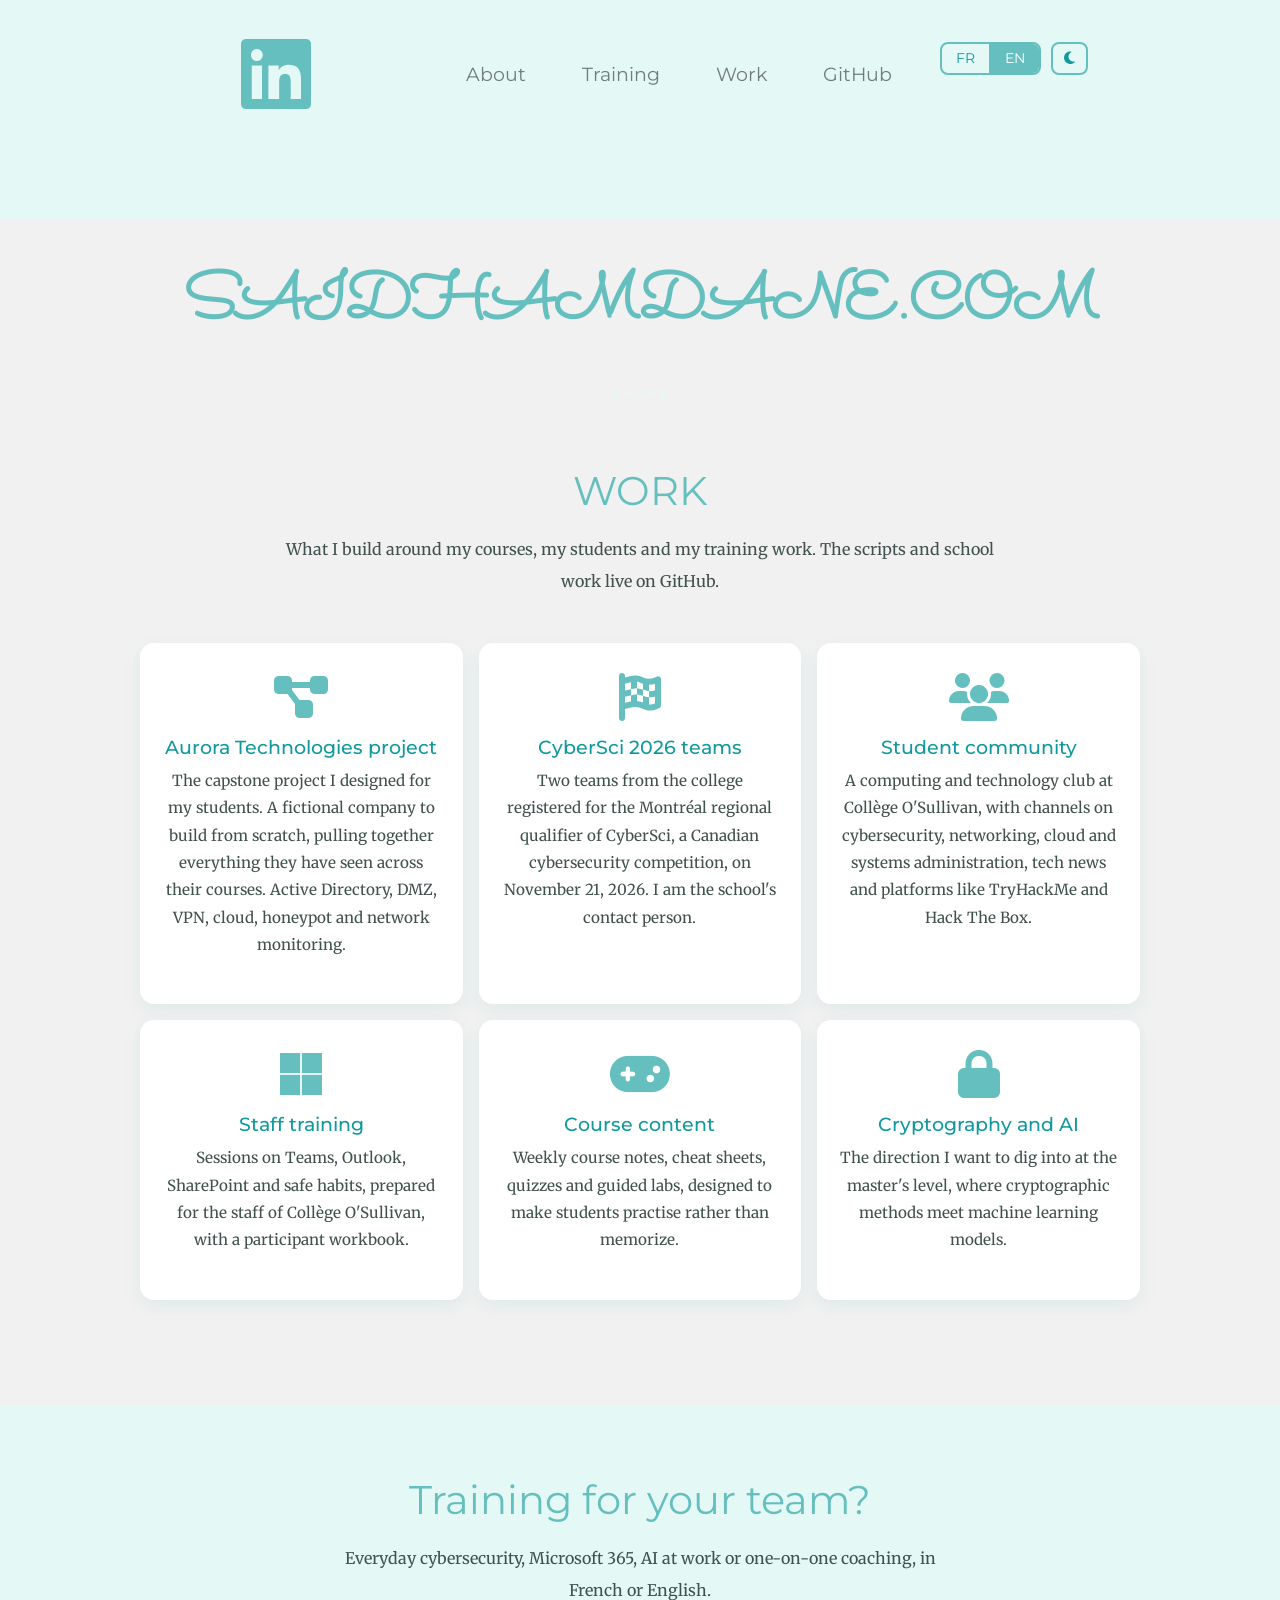
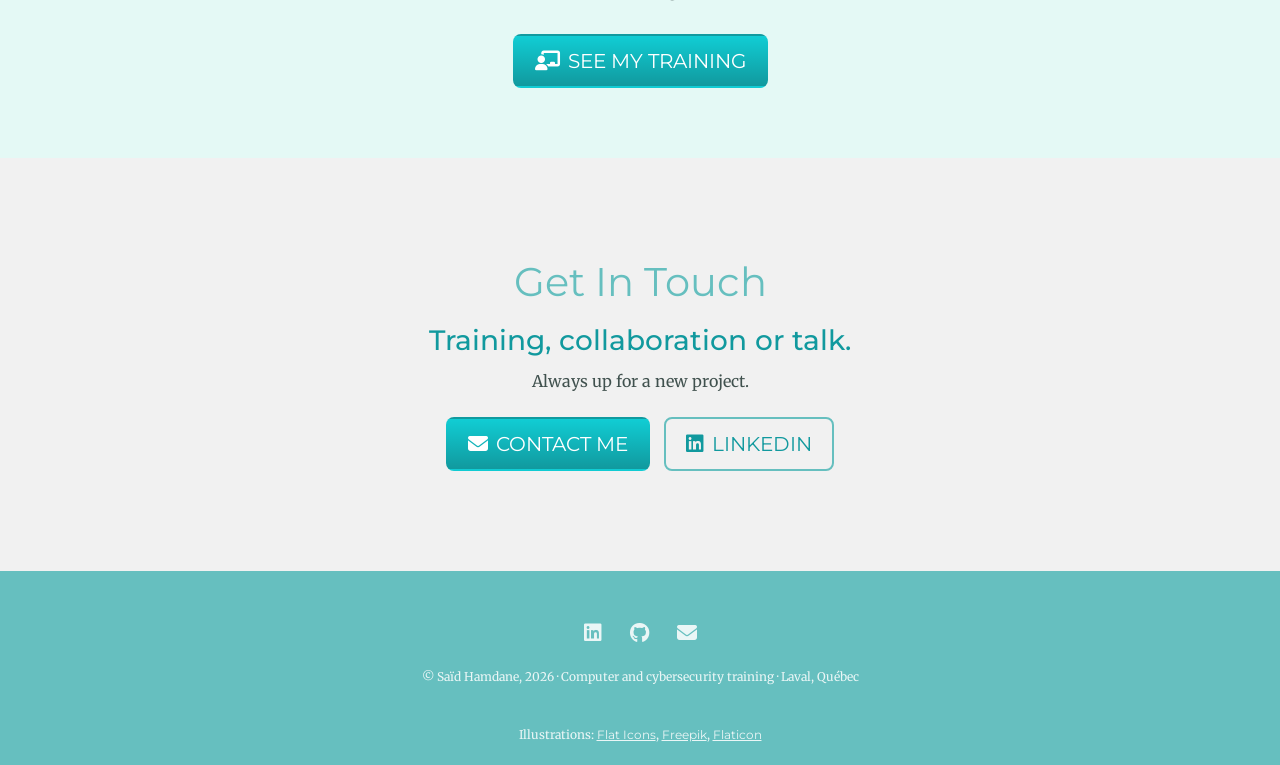
==== html/work.html @ ab1b2a69 "Nouveau site 2026" ====
<!DOCTYPE html>
<html lang="fr" dir="ltr">

<head>

  <meta charset="utf-8">
  <meta name="viewport" content="width=device-width, initial-scale=1, shrink-to-fit=no">

  <title data-fr="Saïd Hamdane | Projets" data-en="Saïd Hamdane | Work">Saïd Hamdane | Projets</title>
  <meta name="description" data-fr="Projets de Saïd Hamdane : projet de session Aurora Technologies, équipes CyberSci, communauté étudiante en cybersécurité, formations Microsoft 365 et contenu de cours." data-en="Work by Saïd Hamdane: the Aurora Technologies capstone, CyberSci teams, a student cybersecurity community, Microsoft 365 training and course content." content="Projets de Saïd Hamdane : projet de session Aurora Technologies, équipes CyberSci, communauté étudiante en cybersécurité, formations Microsoft 365 et contenu de cours.">

  <link rel="canonical" href="https://saidhamdane.com/html/work.html">

  <meta property="og:type" content="website">
  <meta property="og:site_name" content="Saïd Hamdane">
  <meta property="og:title" content="Saïd Hamdane | Projets">
  <meta property="og:description" content="Ce que je construis autour de mes cours, de mes étudiants et de mes formations.">
  <meta property="og:url" content="https://saidhamdane.com/html/work.html">
  <meta property="og:image" content="https://saidhamdane.com/images/og-image.png">
  <meta property="og:image:width" content="1200">
  <meta property="og:image:height" content="627">
  <meta property="og:locale" content="fr_CA">
  <meta name="twitter:card" content="summary_large_image">
  <meta name="theme-color" content="#66BFBF">

  <!-- Google fonts -->

  <link rel="preconnect" href="https://fonts.googleapis.com">
  <link rel="preconnect" href="https://fonts.gstatic.com" crossorigin>
  <link href="https://fonts.googleapis.com/css?family=Merriweather|Montserrat:400,600|Lilita+One|Sacramento&display=swap" rel="stylesheet">

  <!-- CSS Stylesheets -->

  <link rel="stylesheet" href="https://cdn.jsdelivr.net/npm/bootstrap@4.3.1/dist/css/bootstrap.min.css" integrity="sha384-ggOyR0iXCbMQv3Xipma34MD+dH/1fQ784/j6cY/iJTQUOhcWr7x9JvoRxT2MZw1T" crossorigin="anonymous">
  <link rel="stylesheet" href="https://cdnjs.cloudflare.com/ajax/libs/font-awesome/6.5.2/css/all.min.css" crossorigin="anonymous" referrerpolicy="no-referrer">
  <link rel="stylesheet" href="../css/work.css">
  <link rel="icon" href="../images/said.ico">

  <!-- Bootstrap Scripts -->

  <script src="https://code.jquery.com/jquery-3.3.1.slim.min.js" integrity="sha384-q8i/X+965DzO0rT7abK41JStQIAqVgRVzpbzo5smXKp4YfRvH+8abtTE1Pi6jizo" crossorigin="anonymous" defer></script>
  <script src="https://cdnjs.cloudflare.com/ajax/libs/popper.js/1.14.7/umd/popper.min.js" integrity="sha384-UO2eT0CpHqdSJQ6hJty5KVphtPhzWj9WO1clHTMGa3JDZwrnQq4sF86dIHNDz0W1" crossorigin="anonymous" defer></script>
  <script src="https://cdn.jsdelivr.net/npm/bootstrap@4.3.1/dist/js/bootstrap.min.js" integrity="sha384-JjSmVgyd0p3pXB1rRibZUAYoIIy6OrQ6VrjIEaFf/nJGzIxFDsf4x0xIM+B07jRM" crossorigin="anonymous" defer></script>

</head>

<body>

  <section id="title">

    <div class="container-fluid">

      <!-- Nav Bar -->

      <nav class="navbar navbar-expand-lg navbar-light">

        <a class="navbar-brand" href="https://www.linkedin.com/in/said-hamdane" aria-label="LinkedIn">
          <i class="linkedin fab fa-linkedin fa-4x"></i>
        </a>

        <button class="navbar-toggler" type="button" data-toggle="collapse" data-target="#navbarSupportedContent" aria-controls="navbarSupportedContent" aria-expanded="false" aria-label="Menu">
          <span class="navbar-toggler-icon"></span>
        </button>

        <div class="collapse navbar-collapse" id="navbarSupportedContent">
          <ul class="navbar-nav ml-auto">

            <li class="nav-item">
              <a class="nav-link" href="../index.html" data-fr="À propos" data-en="About">À propos</a>
            </li>

            <li class="nav-item">
              <a class="nav-link" href="../index.html#formations" data-fr="Formations" data-en="Training">Formations</a>
            </li>

            <li class="nav-item">
              <a class="nav-link" href="work.html" aria-current="page" data-fr="Projets" data-en="Work">Projets</a>
            </li>

            <li class="nav-item">
              <a class="nav-link" href="https://github.com/Overclock9gh">GitHub</a>
            </li>

            <li class="nav-item">
              <span class="switches">
                <span class="lang-switch">
                  <button type="button" class="lang-btn" data-lang="fr" aria-pressed="true">FR</button>
                  <button type="button" class="lang-btn" data-lang="en" aria-pressed="false">EN</button>
                </span>
                <button type="button" class="theme-btn" aria-pressed="false" aria-label="Passer au mode sombre" title="Mode sombre"><i class="fas fa-moon"></i></button>
              </span>
            </li>

          </ul>
        </div>

      </nav>

    </div>

  </section>

  <div class="main">

    <h1>SAIDHAMDANE.COM</h1>
    <hr>

    <h2 data-fr="PROJETS" data-en="WORK">PROJETS</h2>
    <p class="lead-text" data-fr="Ce que je construis autour de mes cours, de mes étudiants et de mes formations. Les scripts et les travaux d'école sont sur GitHub." data-en="What I build around my courses, my students and my training work. The scripts and school work live on GitHub.">Ce que je construis autour de mes cours, de mes étudiants et de mes formations. Les scripts et les travaux d'école sont sur GitHub.</p>

    <div class="row row-projects">

      <div class="column">
        <div class="content project-card" data-reveal>
          <i class="project-icon fas fa-diagram-project fa-3x"></i>
          <h3 data-fr="Projet Aurora Technologies" data-en="Aurora Technologies project">Projet Aurora Technologies</h3>
          <p data-fr="Le projet final que j'ai conçu pour mes étudiants. Une entreprise fictive à bâtir de zéro, qui fait converger tout ce qu'ils ont vu dans leurs cours. Active Directory, DMZ, VPN, infonuagique, pot de miel et surveillance du réseau." data-en="The capstone project I designed for my students. A fictional company to build from scratch, pulling together everything they have seen across their courses. Active Directory, DMZ, VPN, cloud, honeypot and network monitoring.">Le projet final que j'ai conçu pour mes étudiants. Une entreprise fictive à bâtir de zéro, qui fait converger tout ce qu'ils ont vu dans leurs cours. Active Directory, DMZ, VPN, infonuagique, pot de miel et surveillance du réseau.</p>
        </div>
      </div>

      <div class="column">
        <div class="content project-card" data-reveal>
          <i class="project-icon fas fa-flag-checkered fa-3x"></i>
          <h3 data-fr="Équipes CyberSci 2026" data-en="CyberSci 2026 teams">Équipes CyberSci 2026</h3>
          <p data-fr="Deux équipes du collège inscrites à la qualification régionale de Montréal de CyberSci, une compétition canadienne de cybersécurité, le 21 novembre 2026. J'en suis la personne-ressource." data-en="Two teams from the college registered for the Montréal regional qualifier of CyberSci, a Canadian cybersecurity competition, on November 21, 2026. I am the school's contact person.">Deux équipes du collège inscrites à la qualification régionale de Montréal de CyberSci, une compétition canadienne de cybersécurité, le 21 novembre 2026. J'en suis la personne-ressource.</p>
        </div>
      </div>

      <div class="column">
        <div class="content project-card" data-reveal>
          <i class="project-icon fas fa-users fa-3x"></i>
          <h3 data-fr="Communauté étudiante" data-en="Student community">Communauté étudiante</h3>
          <p data-fr="Un club informatique et technologie au Collège O'Sullivan, avec des canaux en cybersécurité, réseautique, infonuagique et administration des systèmes, de la veille et des plateformes comme TryHackMe et Hack The Box." data-en="A computing and technology club at Collège O'Sullivan, with channels on cybersecurity, networking, cloud and systems administration, tech news and platforms like TryHackMe and Hack The Box.">Un club informatique et technologie au Collège O'Sullivan, avec des canaux en cybersécurité, réseautique, infonuagique et administration des systèmes, de la veille et des plateformes comme TryHackMe et Hack The Box.</p>
        </div>
      </div>

      <div class="column">
        <div class="content project-card" data-reveal>
          <i class="project-icon fab fa-microsoft fa-3x"></i>
          <h3 data-fr="Formations au personnel" data-en="Staff training">Formations au personnel</h3>
          <p data-fr="Des séances sur Teams, Outlook, SharePoint et les comportements sécuritaires, préparées pour le personnel du Collège O'Sullivan, avec un cahier du participant." data-en="Sessions on Teams, Outlook, SharePoint and safe habits, prepared for the staff of Collège O'Sullivan, with a participant workbook.">Des séances sur Teams, Outlook, SharePoint et les comportements sécuritaires, préparées pour le personnel du Collège O'Sullivan, avec un cahier du participant.</p>
        </div>
      </div>

      <div class="column">
        <div class="content project-card" data-reveal>
          <i class="project-icon fas fa-gamepad fa-3x"></i>
          <h3 data-fr="Contenu de cours" data-en="Course content">Contenu de cours</h3>
          <p data-fr="Notes de cours hebdomadaires, aide-mémoire, quiz et laboratoires guidés, pensés pour faire pratiquer plutôt que pour faire mémoriser." data-en="Weekly course notes, cheat sheets, quizzes and guided labs, designed to make students practise rather than memorize.">Notes de cours hebdomadaires, aide-mémoire, quiz et laboratoires guidés, pensés pour faire pratiquer plutôt que pour faire mémoriser.</p>
        </div>
      </div>

      <div class="column">
        <div class="content project-card" data-reveal>
          <i class="project-icon fas fa-lock fa-3x"></i>
          <h3 data-fr="Cryptographie et IA" data-en="Cryptography and AI">Cryptographie et IA</h3>
          <p data-fr="L'axe que je veux creuser à la maîtrise, à la rencontre des méthodes cryptographiques et des modèles d'apprentissage automatique." data-en="The direction I want to dig into at the master's level, where cryptographic methods meet machine learning models.">L'axe que je veux creuser à la maîtrise, à la rencontre des méthodes cryptographiques et des modèles d'apprentissage automatique.</p>
        </div>
      </div>

    </div>

    <!-- END MAIN -->
  </div>

  <!-- Formations -->

  <div class="cta-band" data-reveal>
    <h2 data-fr="Une formation pour votre équipe ?" data-en="Training for your team?">Une formation pour votre équipe ?</h2>
    <p data-fr="Cybersécurité au quotidien, Microsoft 365, l'IA au travail ou coaching individuel, en français ou en anglais." data-en="Everyday cybersecurity, Microsoft 365, AI at work or one-on-one coaching, in French or English.">Cybersécurité au quotidien, Microsoft 365, l'IA au travail ou coaching individuel, en français ou en anglais.</p>
    <a class="btn" href="../index.html#formations"><i class="fas fa-chalkboard-user"></i> <span data-fr="VOIR MES FORMATIONS" data-en="SEE MY TRAINING">VOIR MES FORMATIONS</span></a>
  </div>

  <!-- Contact -->

  <div class="contact-me" id="contact" data-reveal>
    <h2 data-fr="On se parle" data-en="Get In Touch">On se parle</h2>
    <h3 data-fr="Formation, collaboration ou conférence." data-en="Training, collaboration or talk.">Formation, collaboration ou conférence.</h3>
    <p data-fr="Toujours partant pour un nouveau projet." data-en="Always up for a new project.">Toujours partant pour un nouveau projet.</p>
    <div class="contact-actions">
      <a class="btn" href="mailto:said@saidhamdane.com"><i class="fas fa-envelope"></i> <span data-fr="ÉCRIVEZ-MOI" data-en="CONTACT ME">ÉCRIVEZ-MOI</span></a>
      <a class="btn btn-ghost" href="https://www.linkedin.com/in/said-hamdane"><i class="fab fa-linkedin"></i> LINKEDIN</a>
    </div>
  </div>

  <!-- Bottom Container -->

  <div class="bottom-container">
    <div class="social">
      <a href="https://www.linkedin.com/in/said-hamdane" aria-label="LinkedIn"><i class="fab fa-linkedin fa-lg"></i></a>
      <a href="https://github.com/Overclock9gh" aria-label="GitHub"><i class="fab fa-github fa-lg"></i></a>
      <a href="mailto:said@saidhamdane.com" aria-label="Courriel"><i class="fas fa-envelope fa-lg"></i></a>
    </div>
    <p class="copyright" data-fr="© Saïd Hamdane, 2026 · Formation informatique et cybersécurité · Laval (Québec)" data-en="© Saïd Hamdane, 2026 · Computer and cybersecurity training · Laval, Québec">© Saïd Hamdane, 2026 · Formation informatique et cybersécurité · Laval (Québec)</p>
    <p class="credits"><span data-fr="Illustrations :" data-en="Illustrations:">Illustrations :</span> <a href="https://flat-icons.com/">Flat Icons</a>, <a href="https://www.freepik.com">Freepik</a>, <a href="https://www.flaticon.com/">Flaticon</a></p>
  </div>

  <script src="../js/site.js"></script>

</body>

</html>
---- css/work.css ----
/* ==========================================================================
   saidhamdane.com — page Projets
   Saïd Hamdane, 2026
   ========================================================================== */

/* ---------- Palette ---------- */

:root {
    --page-bg: #f1f1f1;
    --soft-bg: #E4F9F5;
    --band-text: #ffffff;
    --text: #40514E;
    --primary: #66BFBF;
    --accent: #11999E;
    --accent-hover: #30e3cb;
    --dotted: #EAF6F6;
    --footer-bg: #66BFBF;
    --footer-text: #EAF6F6;
    --btn-from: #11cdd4;
    --btn-to: #11999e;
    --card-bg: #ffffff;
}

@media (prefers-color-scheme: dark) {
    :root:not([data-theme="light"]) {
        --page-bg: #101d1f;
        --soft-bg: #16292b;
        --band-text: #E4F9F5;
        --text: #c6dcda;
        --primary: #66BFBF;
        --accent: #55c6c4;
        --accent-hover: #8ff0e5;
        --dotted: #23423f;
        --footer-bg: #14383a;
        --footer-text: #cfe9e6;
        --btn-from: #14b7bd;
        --btn-to: #0e8085;
        --card-bg: #16292b;
    }
}

:root[data-theme="dark"] {
    --page-bg: #101d1f;
    --soft-bg: #16292b;
    --band-text: #E4F9F5;
    --text: #c6dcda;
    --primary: #66BFBF;
    --accent: #55c6c4;
    --accent-hover: #8ff0e5;
    --dotted: #23423f;
    --footer-bg: #14383a;
    --footer-text: #cfe9e6;
    --btn-from: #14b7bd;
    --btn-to: #0e8085;
    --card-bg: #16292b;
}

/* ---------- Base ---------- */

* {
    box-sizing: border-box;
}

html {
    overflow-x: hidden;
}

body {
    color: var(--text);
    background-color: var(--page-bg);
    margin: 0;
    overflow-x: hidden;
    text-align: center;
    font-family: 'Merriweather', serif;
    transition: background-color .3s ease, color .3s ease;
}

h1 {
    color: var(--primary);
    font-size: clamp(1.5rem, 6.2vw, 4rem);
    margin: 50px auto 0 auto;
    font-family: 'Sacramento', cursive;
    font-weight: bold;
    line-height: 1.1;
}

h2 {
    color: var(--primary);
    font-family: 'Montserrat', sans-serif;
    font-size: 2.5rem;
    font-weight: normal;
    padding-bottom: 10px;
}

h3 {
    color: var(--accent);
    font-family: 'Montserrat', sans-serif;
}

p {
    line-height: 2;
}

hr {
    border: dotted var(--dotted) 6px;
    border-bottom: none;
    width: 4%;
    margin: 100px auto;
}

a {
    color: var(--accent);
    font-family: 'Montserrat', sans-serif;
    margin: 10px 20px;
    text-decoration: none;
}

a:hover {
    color: var(--accent-hover);
}

/* ---------- Nav Bar ---------- */

#title {
    background-color: var(--soft-bg);
    transition: background-color .3s ease;
}

.linkedin {
    color: var(--primary);
    width: 8rem;
}

.linkedin:hover {
    color: var(--accent-hover);
}

.navbar {
    padding: 0 0 4.5rem;
}

.nav-link {
    font-size: 1.2rem;
    color: var(--accent);
}

.nav-link:hover {
    color: var(--accent-hover);
}

.navbar-toggler {
    border-color: var(--primary);
}

.container-fluid {
    padding: 1.5% 15%;
}

/* ---------- Boutons de la barre du haut ---------- */

.switches {
    display: inline-flex;
    align-items: center;
    gap: 10px;
    margin-left: 20px;
}

.lang-switch {
    display: inline-flex;
    border: 2px solid var(--primary);
    border-radius: 8px;
    overflow: hidden;
    vertical-align: middle;
}

.lang-btn {
    border: none;
    background: transparent;
    color: var(--accent);
    font-family: 'Montserrat', sans-serif;
    font-size: 0.9rem;
    padding: 4px 14px;
    cursor: pointer;
    outline: none;
}

.lang-btn + .lang-btn {
    border-left: 2px solid var(--primary);
}

.lang-btn.is-active {
    background: var(--primary);
    color: var(--band-text);
}

.theme-btn {
    border: 2px solid var(--primary);
    border-radius: 8px;
    background: transparent;
    color: var(--accent);
    font-size: 0.9rem;
    line-height: 1;
    padding: 7px 11px;
    cursor: pointer;
    outline: none;
    transition: color .2s ease, border-color .2s ease;
}

.theme-btn:hover {
    color: var(--accent-hover);
    border-color: var(--accent-hover);
}

/* Icône du menu mobile, lisible dans les deux modes */

.navbar-toggler-icon {
    background-image: url("data:image/svg+xml;charset=utf8,%3Csvg viewBox='0 0 30 30' xmlns='http://www.w3.org/2000/svg'%3E%3Cpath stroke='%2366BFBF' stroke-width='2' stroke-linecap='round' stroke-miterlimit='10' d='M4 7h22M4 15h22M4 23h22'/%3E%3C/svg%3E");
}

/* ---------- Grille ---------- */

.main {
    max-width: 1000px;
    margin: auto;
}

.row {
    margin: 8px -16px;
}

.row,
.row > .column {
    padding: 8px;
}

.column {
    float: left;
    width: 33.333%;
}

.row:after {
    content: "";
    display: table;
    clear: both;
}

.content {
    background-color: var(--card-bg);
    padding: 10px;
    transition: background-color .3s ease;
}

@media screen and (max-width: 900px) {
    .column {
        width: 50%;
    }
}

@media screen and (max-width: 600px) {
    .column {
        width: 100%;
    }
}

/* ---------- Cartes de projets ---------- */

.row-projects {
    display: flex;
    flex-wrap: wrap;
}

.row-projects:after {
    content: none;
}

.row-projects > .column {
    display: flex;
    float: none;
}

.project-card {
    padding: 30px 20px;
    width: 100%;
}

.project-icon {
    color: var(--primary);
    margin-bottom: 15px;
}

.project-card h3 {
    font-size: 1.2rem;
}

.project-card p {
    font-size: 0.95rem;
    line-height: 1.8;
}

/* ---------- Contact ---------- */

.contact-me {
    margin: 100px;
}

.btn {
    background: var(--btn-from);
    background-image: linear-gradient(var(--btn-from), var(--btn-to));
    border-radius: 8px;
    font-family: 'Montserrat', sans-serif;
    color: #ffffff;
    font-size: 20px;
    padding: 10px 20px 10px 20px;
    text-decoration: none;
}

.btn:hover {
    background: var(--accent-hover);
    background-image: linear-gradient(var(--accent-hover), #2bc4ad);
    color: #ffffff;
    text-decoration: none;
}

/* ---------- Bottom Container ---------- */

.bottom-container {
    background-color: var(--footer-bg);
    padding: 50px 0 20px;
    transition: background-color .3s ease;
}

.copyright {
    color: var(--footer-text);
    font-size: 0.75rem;
    padding: 20px 0;
}

.bottom-container div {
    color: var(--footer-text);
}

/* ---------- Apparition au défilement ---------- */

.reveal {
    opacity: 0;
    transform: translateY(24px);
    transition: opacity .7s ease, transform .7s ease;
}

.reveal.is-visible {
    opacity: 1;
    transform: none;
}

/* ---------- Responsive ---------- */

@media (max-width: 700px) {

    .contact-me {
        margin: 60px 20px;
    }

    .switches {
        margin: 10px 0 0;
    }

}

@media (prefers-reduced-motion: reduce) {

    .reveal {
        opacity: 1;
        transform: none;
        transition: none;
    }

    * {
        transition: none !important;
    }

}

/* ==========================================================================
   Ajouts 2026 : texte d'intro, bandeau formations, boutons, pied de page
   ========================================================================== */

.main hr {
    margin: 50px auto 70px;
}

.lead-text {
    max-width: 760px;
    margin: 0 auto 30px;
    padding: 0 16px;
}

.project-card {
    border-radius: 14px;
    box-shadow: 0 6px 18px rgba(17, 153, 158, 0.08);
}

.cta-band {
    background-color: var(--soft-bg);
    margin-top: 90px;
    padding: 70px 16px;
    transition: background-color .3s ease;
}

.cta-band p {
    max-width: 640px;
    margin: 0 auto 28px;
}

.btn {
    display: inline-flex;
    align-items: center;
    gap: 8px;
    border: 2px solid transparent;
}

.btn-ghost {
    background: transparent;
    background-image: none;
    color: var(--accent);
    border: 2px solid var(--primary);
}

.btn-ghost:hover {
    background: var(--primary);
    background-image: none;
    color: #ffffff;
    border-color: var(--primary);
}

.contact-actions {
    display: flex;
    flex-wrap: wrap;
    justify-content: center;
    gap: 14px;
    margin-top: 20px;
}

.contact-actions .btn,
.cta-band .btn {
    margin: 0;
}

.btn:focus-visible,
.nav-link:focus-visible,
.lang-btn:focus-visible,
.theme-btn:focus-visible,
.social a:focus-visible {
    outline: 3px solid var(--accent-hover);
    outline-offset: 3px;
}

.social {
    display: flex;
    justify-content: center;
    gap: 8px;
}

.social a {
    color: var(--footer-text);
    margin: 0 10px;
}

.social a:hover {
    color: #ffffff;
}

.credits {
    color: var(--footer-text);
    font-size: 0.75rem;
    margin: 0;
    line-height: 1.6;
}

.credits a {
    color: var(--footer-text);
    text-decoration: underline;
    margin: 0;
}

@media (max-width: 700px) {

    .contact-actions .btn,
    .cta-band .btn {
        font-size: 16px;
    }

    .cta-band h2,
    .contact-me h2 {
        font-size: 2rem;
    }

}

/* Cartes : pas de débordement sur les petits écrans */

@media (max-width: 1040px) {

    .row-projects {
        margin: 8px 0;
        padding: 8px 16px;
    }

}
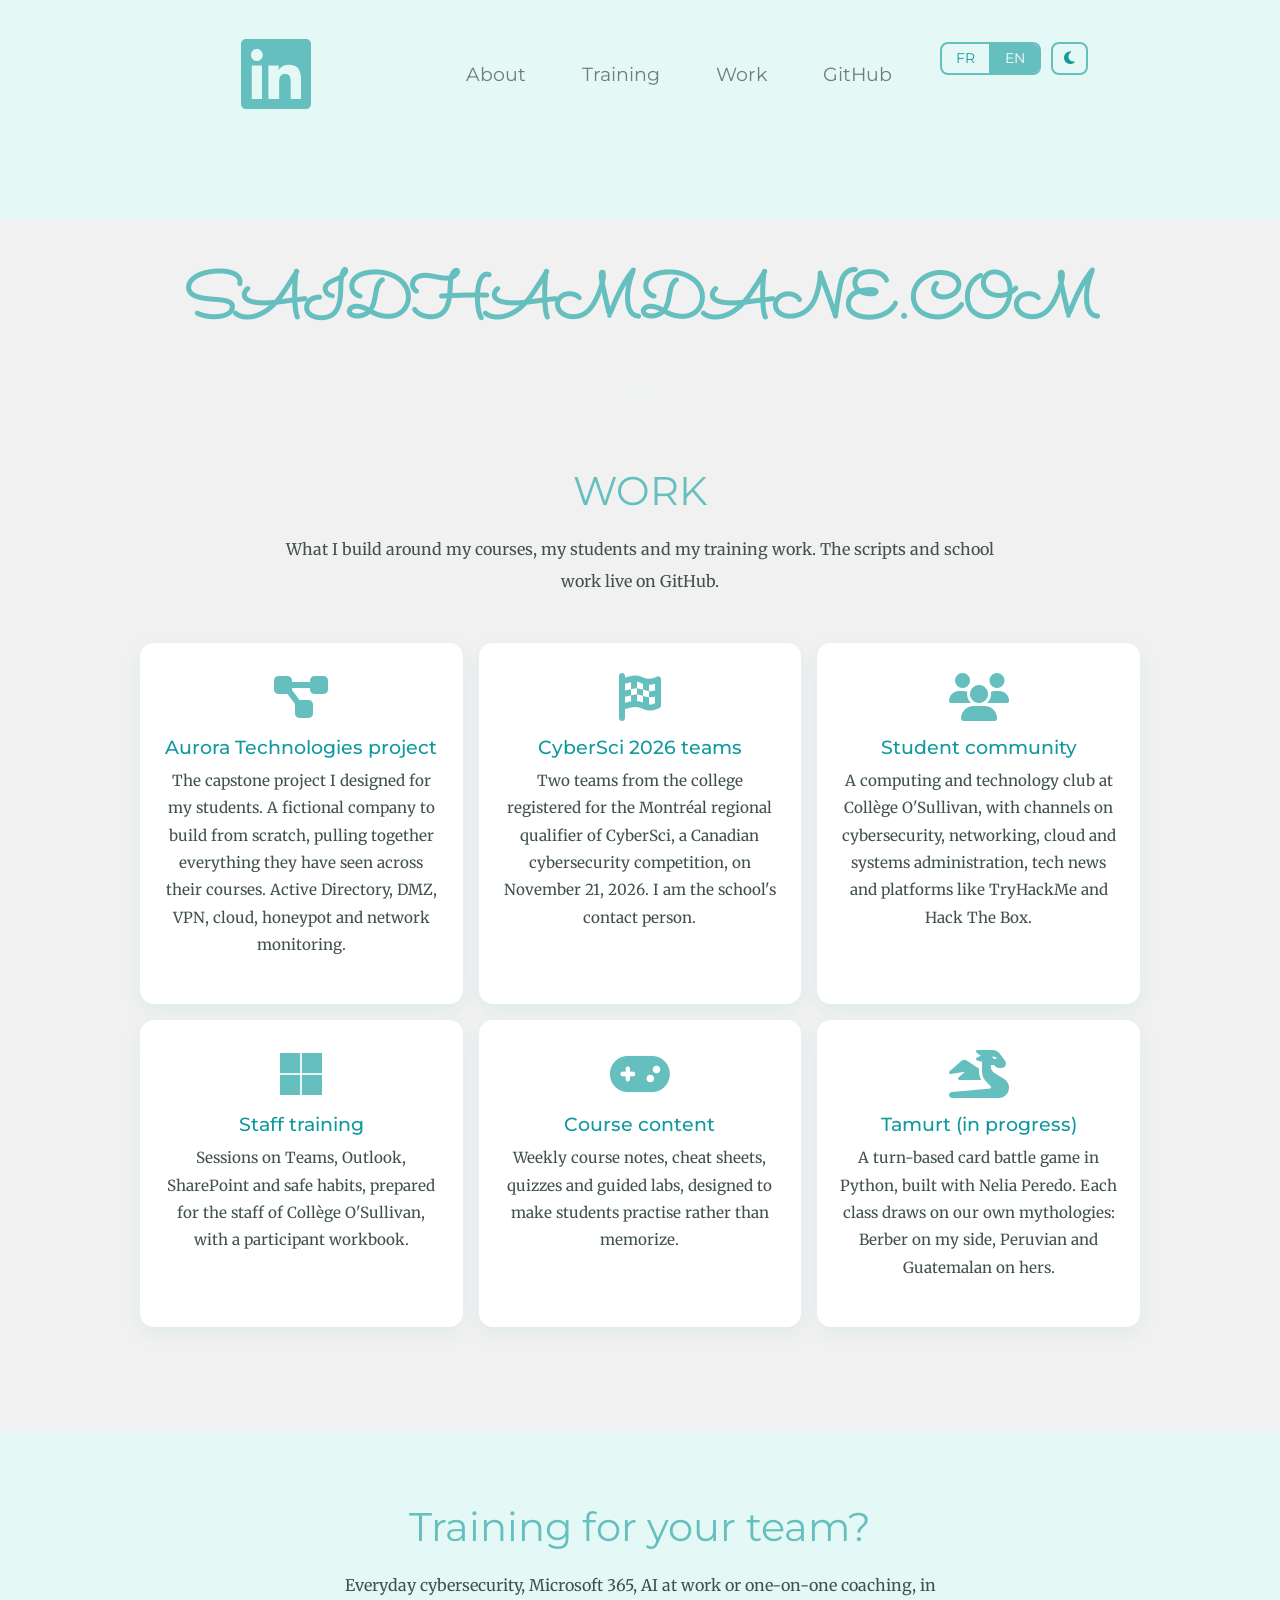
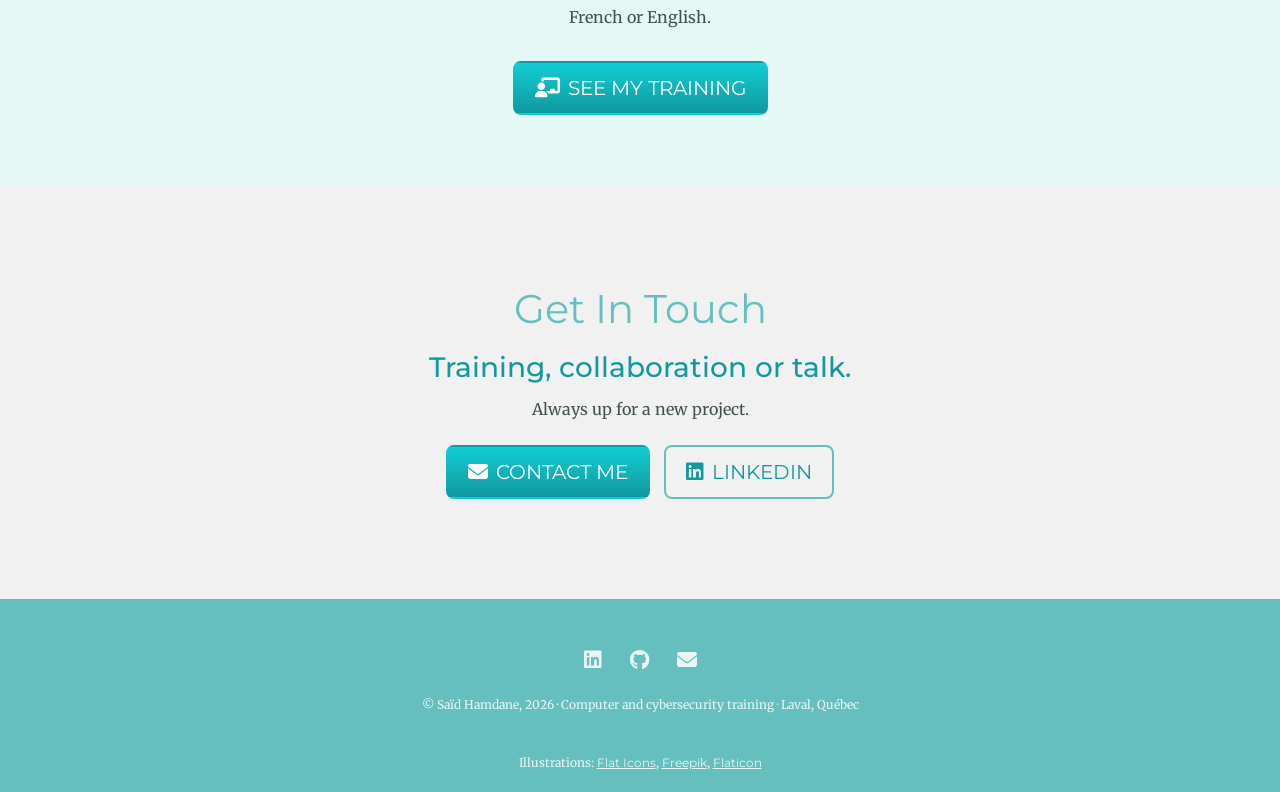
==== commit bf942ab9: "Site 2026" ====
--- a/html/work.html
+++ b/html/work.html
@@ -7,7 +7,7 @@
   <meta name="viewport" content="width=device-width, initial-scale=1, shrink-to-fit=no">
 
   <title data-fr="Saïd Hamdane | Projets" data-en="Saïd Hamdane | Work">Saïd Hamdane | Projets</title>
-  <meta name="description" data-fr="Projets de Saïd Hamdane : projet de session Aurora Technologies, équipes CyberSci, communauté étudiante en cybersécurité, formations Microsoft 365 et contenu de cours." data-en="Work by Saïd Hamdane: the Aurora Technologies capstone, CyberSci teams, a student cybersecurity community, Microsoft 365 training and course content." content="Projets de Saïd Hamdane : projet de session Aurora Technologies, équipes CyberSci, communauté étudiante en cybersécurité, formations Microsoft 365 et contenu de cours.">
+  <meta name="description" data-fr="Projets de Saïd Hamdane : projet de session Aurora Technologies, équipes CyberSci, communauté étudiante en cybersécurité, formations Microsoft 365, contenu de cours et le jeu Tamurt." data-en="Work by Saïd Hamdane: the Aurora Technologies capstone, CyberSci teams, a student cybersecurity community, Microsoft 365 training, course content and the Tamurt game." content="Projets de Saïd Hamdane : projet de session Aurora Technologies, équipes CyberSci, communauté étudiante en cybersécurité, formations Microsoft 365, contenu de cours et le jeu Tamurt.">
 
   <link rel="canonical" href="https://saidhamdane.com/html/work.html">
 
@@ -152,9 +152,9 @@
 
       <div class="column">
         <div class="content project-card" data-reveal>
-          <i class="project-icon fas fa-lock fa-3x"></i>
-          <h3 data-fr="Cryptographie et IA" data-en="Cryptography and AI">Cryptographie et IA</h3>
-          <p data-fr="L'axe que je veux creuser à la maîtrise, à la rencontre des méthodes cryptographiques et des modèles d'apprentissage automatique." data-en="The direction I want to dig into at the master's level, where cryptographic methods meet machine learning models.">L'axe que je veux creuser à la maîtrise, à la rencontre des méthodes cryptographiques et des modèles d'apprentissage automatique.</p>
+          <i class="project-icon fas fa-dragon fa-3x"></i>
+          <h3 data-fr="Tamurt (en cours)" data-en="Tamurt (in progress)">Tamurt (en cours)</h3>
+          <p data-fr="Un jeu de combat de cartes au tour par tour en Python, que je crée avec Nelia Peredo. Chaque classe puise dans nos mythologies : berbère de mon côté, péruvienne et guatémaltèque du sien." data-en="A turn-based card battle game in Python, built with Nelia Peredo. Each class draws on our own mythologies: Berber on my side, Peruvian and Guatemalan on hers.">Un jeu de combat de cartes au tour par tour en Python, que je crée avec Nelia Peredo. Chaque classe puise dans nos mythologies : berbère de mon côté, péruvienne et guatémaltèque du sien.</p>
         </div>
       </div>
 
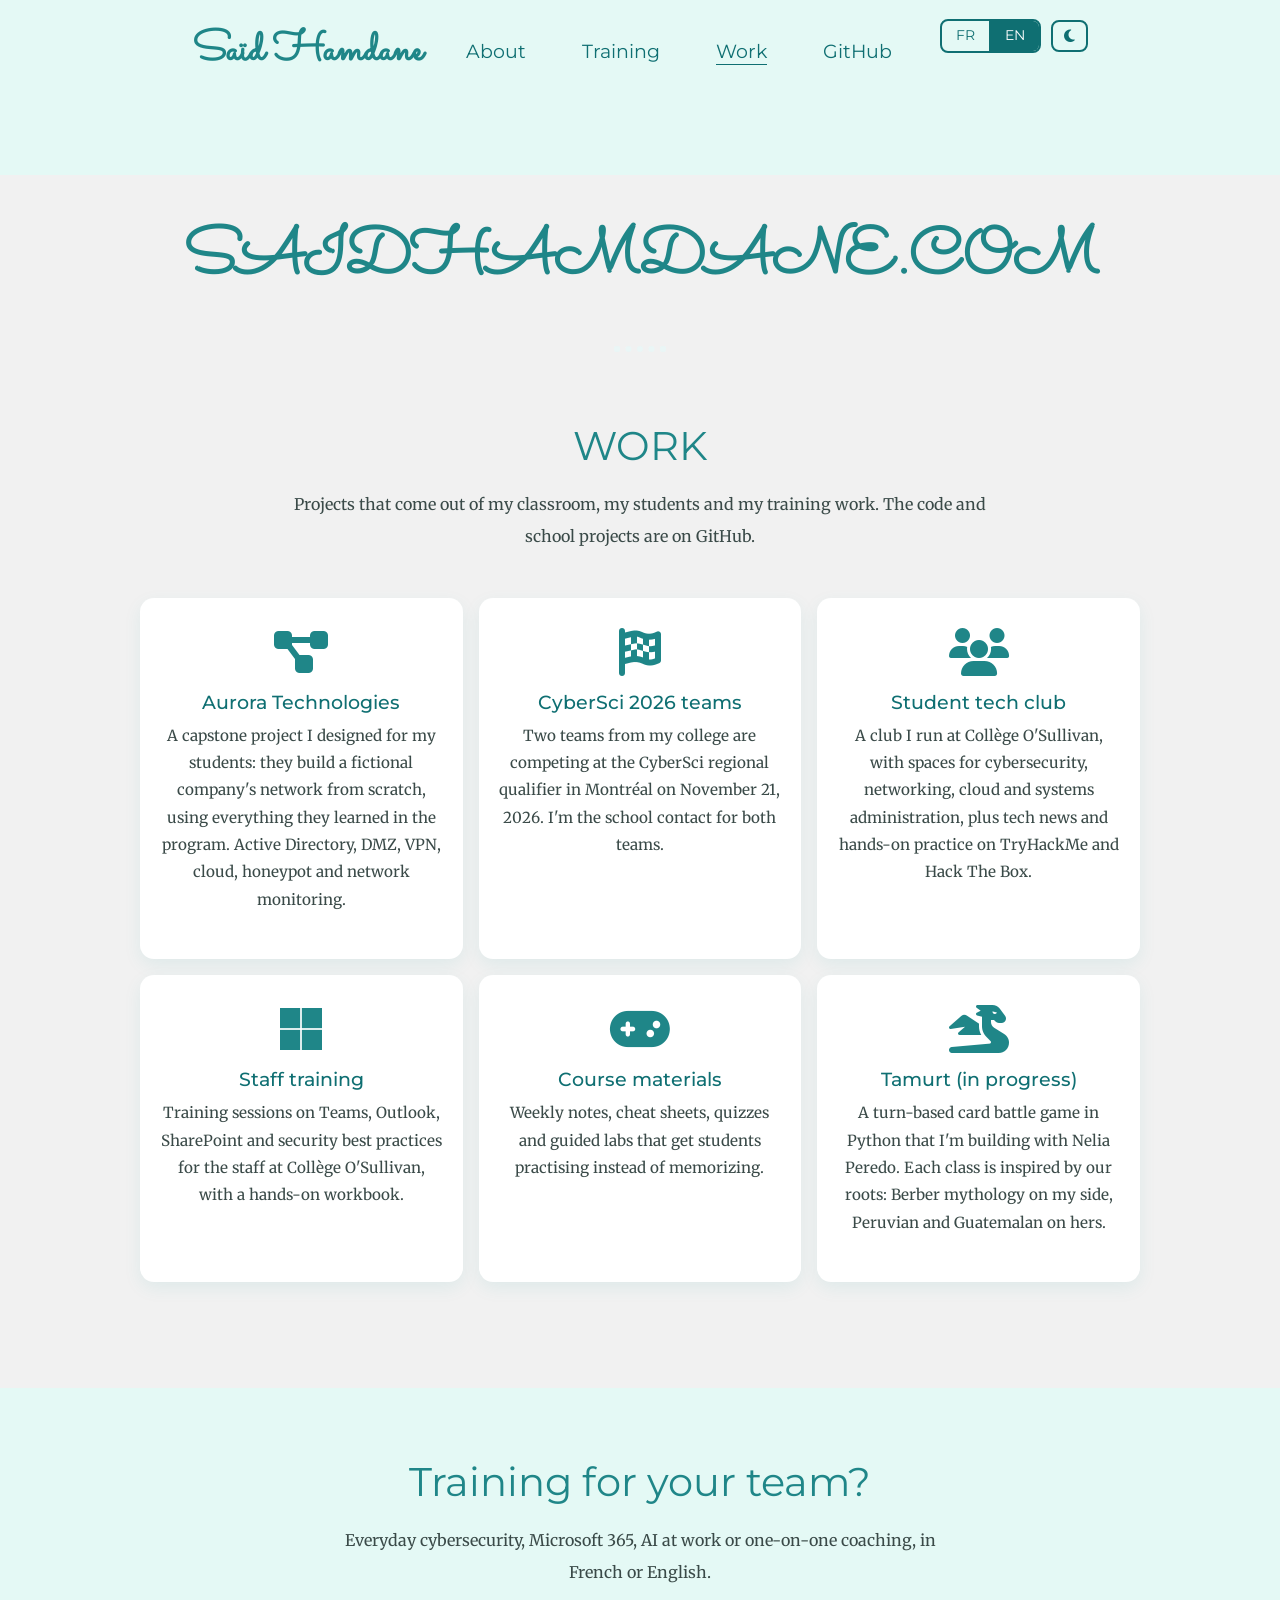
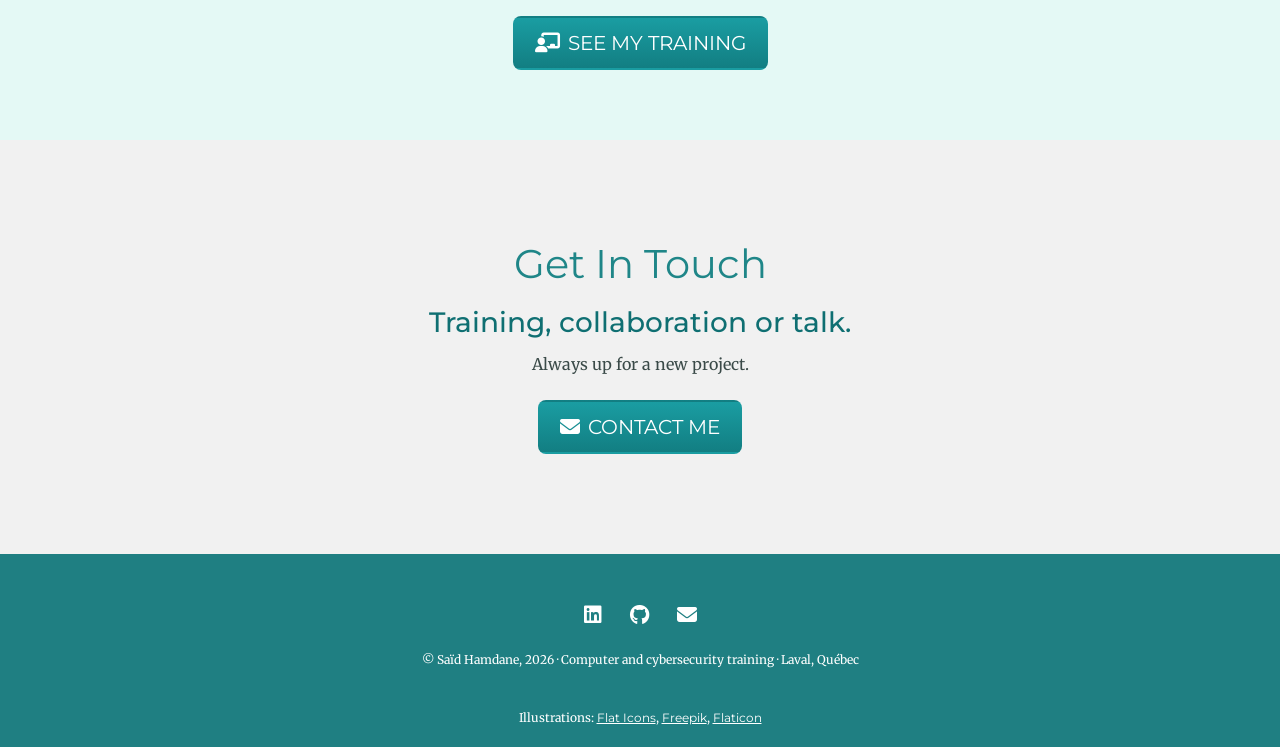
==== commit d25042cb: "Fix dark mode menu, contrast and LinkedIn links" ====
--- a/html/work.html
+++ b/html/work.html
@@ -54,9 +54,7 @@
 
       <nav class="navbar navbar-expand-lg navbar-light">
 
-        <a class="navbar-brand" href="https://www.linkedin.com/in/said-hamdane" aria-label="LinkedIn">
-          <i class="linkedin fab fa-linkedin fa-4x"></i>
-        </a>
+        <a class="navbar-brand brand-name" href="../index.html">Saïd Hamdane</a>
 
         <button class="navbar-toggler" type="button" data-toggle="collapse" data-target="#navbarSupportedContent" aria-controls="navbarSupportedContent" aria-expanded="false" aria-label="Menu">
           <span class="navbar-toggler-icon"></span>
@@ -106,15 +104,15 @@
     <hr>
 
     <h2 data-fr="PROJETS" data-en="WORK">PROJETS</h2>
-    <p class="lead-text" data-fr="Ce que je construis autour de mes cours, de mes étudiants et de mes formations. Les scripts et les travaux d'école sont sur GitHub." data-en="What I build around my courses, my students and my training work. The scripts and school work live on GitHub.">Ce que je construis autour de mes cours, de mes étudiants et de mes formations. Les scripts et les travaux d'école sont sur GitHub.</p>
+    <p class="lead-text" data-fr="Des projets nés de mes cours, de mes étudiants et de mes formations. Le code et les travaux sont sur GitHub." data-en="Projects that come out of my classroom, my students and my training work. The code and school projects are on GitHub.">Des projets nés de mes cours, de mes étudiants et de mes formations. Le code et les travaux sont sur GitHub.</p>
 
     <div class="row row-projects">
 
       <div class="column">
         <div class="content project-card" data-reveal>
           <i class="project-icon fas fa-diagram-project fa-3x"></i>
-          <h3 data-fr="Projet Aurora Technologies" data-en="Aurora Technologies project">Projet Aurora Technologies</h3>
-          <p data-fr="Le projet final que j'ai conçu pour mes étudiants. Une entreprise fictive à bâtir de zéro, qui fait converger tout ce qu'ils ont vu dans leurs cours. Active Directory, DMZ, VPN, infonuagique, pot de miel et surveillance du réseau." data-en="The capstone project I designed for my students. A fictional company to build from scratch, pulling together everything they have seen across their courses. Active Directory, DMZ, VPN, cloud, honeypot and network monitoring.">Le projet final que j'ai conçu pour mes étudiants. Une entreprise fictive à bâtir de zéro, qui fait converger tout ce qu'ils ont vu dans leurs cours. Active Directory, DMZ, VPN, infonuagique, pot de miel et surveillance du réseau.</p>
+          <h3 data-fr="Aurora Technologies" data-en="Aurora Technologies">Aurora Technologies</h3>
+          <p data-fr="Un projet final que j'ai conçu pour mes étudiants : bâtir de zéro le réseau d'une entreprise fictive avec tout ce qu'ils ont appris. Active Directory, DMZ, VPN, infonuagique, pot de miel et surveillance du réseau." data-en="A capstone project I designed for my students: they build a fictional company's network from scratch, using everything they learned in the program. Active Directory, DMZ, VPN, cloud, honeypot and network monitoring.">Un projet final que j'ai conçu pour mes étudiants : bâtir de zéro le réseau d'une entreprise fictive avec tout ce qu'ils ont appris. Active Directory, DMZ, VPN, infonuagique, pot de miel et surveillance du réseau.</p>
         </div>
       </div>
 
@@ -122,15 +120,15 @@
         <div class="content project-card" data-reveal>
           <i class="project-icon fas fa-flag-checkered fa-3x"></i>
           <h3 data-fr="Équipes CyberSci 2026" data-en="CyberSci 2026 teams">Équipes CyberSci 2026</h3>
-          <p data-fr="Deux équipes du collège inscrites à la qualification régionale de Montréal de CyberSci, une compétition canadienne de cybersécurité, le 21 novembre 2026. J'en suis la personne-ressource." data-en="Two teams from the college registered for the Montréal regional qualifier of CyberSci, a Canadian cybersecurity competition, on November 21, 2026. I am the school's contact person.">Deux équipes du collège inscrites à la qualification régionale de Montréal de CyberSci, une compétition canadienne de cybersécurité, le 21 novembre 2026. J'en suis la personne-ressource.</p>
+          <p data-fr="Deux équipes de mon collège participent à la qualification régionale CyberSci, le 21 novembre 2026 à Montréal. Je suis la personne-ressource des deux équipes." data-en="Two teams from my college are competing at the CyberSci regional qualifier in Montréal on November 21, 2026. I'm the school contact for both teams.">Deux équipes de mon collège participent à la qualification régionale CyberSci, le 21 novembre 2026 à Montréal. Je suis la personne-ressource des deux équipes.</p>
         </div>
       </div>
 
       <div class="column">
         <div class="content project-card" data-reveal>
           <i class="project-icon fas fa-users fa-3x"></i>
-          <h3 data-fr="Communauté étudiante" data-en="Student community">Communauté étudiante</h3>
-          <p data-fr="Un club informatique et technologie au Collège O'Sullivan, avec des canaux en cybersécurité, réseautique, infonuagique et administration des systèmes, de la veille et des plateformes comme TryHackMe et Hack The Box." data-en="A computing and technology club at Collège O'Sullivan, with channels on cybersecurity, networking, cloud and systems administration, tech news and platforms like TryHackMe and Hack The Box.">Un club informatique et technologie au Collège O'Sullivan, avec des canaux en cybersécurité, réseautique, infonuagique et administration des systèmes, de la veille et des plateformes comme TryHackMe et Hack The Box.</p>
+          <h3 data-fr="Club techno étudiant" data-en="Student tech club">Club techno étudiant</h3>
+          <p data-fr="Un club que j'anime au Collège O'Sullivan, avec des espaces en cybersécurité, réseautique, infonuagique et administration des systèmes, de la veille et de la pratique sur TryHackMe et Hack The Box." data-en="A club I run at Collège O'Sullivan, with spaces for cybersecurity, networking, cloud and systems administration, plus tech news and hands-on practice on TryHackMe and Hack The Box.">Un club que j'anime au Collège O'Sullivan, avec des espaces en cybersécurité, réseautique, infonuagique et administration des systèmes, de la veille et de la pratique sur TryHackMe et Hack The Box.</p>
         </div>
       </div>
 
@@ -138,15 +136,15 @@
         <div class="content project-card" data-reveal>
           <i class="project-icon fab fa-microsoft fa-3x"></i>
           <h3 data-fr="Formations au personnel" data-en="Staff training">Formations au personnel</h3>
-          <p data-fr="Des séances sur Teams, Outlook, SharePoint et les comportements sécuritaires, préparées pour le personnel du Collège O'Sullivan, avec un cahier du participant." data-en="Sessions on Teams, Outlook, SharePoint and safe habits, prepared for the staff of Collège O'Sullivan, with a participant workbook.">Des séances sur Teams, Outlook, SharePoint et les comportements sécuritaires, préparées pour le personnel du Collège O'Sullivan, avec un cahier du participant.</p>
+          <p data-fr="Des formations sur Teams, Outlook, SharePoint et les bonnes pratiques de sécurité pour le personnel du Collège O'Sullivan, avec un cahier d'exercices." data-en="Training sessions on Teams, Outlook, SharePoint and security best practices for the staff at Collège O'Sullivan, with a hands-on workbook.">Des formations sur Teams, Outlook, SharePoint et les bonnes pratiques de sécurité pour le personnel du Collège O'Sullivan, avec un cahier d'exercices.</p>
         </div>
       </div>
 
       <div class="column">
         <div class="content project-card" data-reveal>
           <i class="project-icon fas fa-gamepad fa-3x"></i>
-          <h3 data-fr="Contenu de cours" data-en="Course content">Contenu de cours</h3>
-          <p data-fr="Notes de cours hebdomadaires, aide-mémoire, quiz et laboratoires guidés, pensés pour faire pratiquer plutôt que pour faire mémoriser." data-en="Weekly course notes, cheat sheets, quizzes and guided labs, designed to make students practise rather than memorize.">Notes de cours hebdomadaires, aide-mémoire, quiz et laboratoires guidés, pensés pour faire pratiquer plutôt que pour faire mémoriser.</p>
+          <h3 data-fr="Matériel de cours" data-en="Course materials">Matériel de cours</h3>
+          <p data-fr="Des notes hebdomadaires, des aide-mémoire, des quiz et des laboratoires guidés qui font pratiquer plutôt que mémoriser." data-en="Weekly notes, cheat sheets, quizzes and guided labs that get students practising instead of memorizing.">Des notes hebdomadaires, des aide-mémoire, des quiz et des laboratoires guidés qui font pratiquer plutôt que mémoriser.</p>
         </div>
       </div>
 
@@ -154,7 +152,7 @@
         <div class="content project-card" data-reveal>
           <i class="project-icon fas fa-dragon fa-3x"></i>
           <h3 data-fr="Tamurt (en cours)" data-en="Tamurt (in progress)">Tamurt (en cours)</h3>
-          <p data-fr="Un jeu de combat de cartes au tour par tour en Python, que je crée avec Nelia Peredo. Chaque classe puise dans nos mythologies : berbère de mon côté, péruvienne et guatémaltèque du sien." data-en="A turn-based card battle game in Python, built with Nelia Peredo. Each class draws on our own mythologies: Berber on my side, Peruvian and Guatemalan on hers.">Un jeu de combat de cartes au tour par tour en Python, que je crée avec Nelia Peredo. Chaque classe puise dans nos mythologies : berbère de mon côté, péruvienne et guatémaltèque du sien.</p>
+          <p data-fr="Un jeu de combat de cartes au tour par tour en Python, que je crée avec Nelia Peredo. Chaque classe s'inspire de nos racines : la mythologie berbère de mon côté, péruvienne et guatémaltèque du sien." data-en="A turn-based card battle game in Python that I'm building with Nelia Peredo. Each class is inspired by our roots: Berber mythology on my side, Peruvian and Guatemalan on hers.">Un jeu de combat de cartes au tour par tour en Python, que je crée avec Nelia Peredo. Chaque classe s'inspire de nos racines : la mythologie berbère de mon côté, péruvienne et guatémaltèque du sien.</p>
         </div>
       </div>
 
@@ -179,7 +177,6 @@
     <p data-fr="Toujours partant pour un nouveau projet." data-en="Always up for a new project.">Toujours partant pour un nouveau projet.</p>
     <div class="contact-actions">
       <a class="btn" href="mailto:said@saidhamdane.com"><i class="fas fa-envelope"></i> <span data-fr="ÉCRIVEZ-MOI" data-en="CONTACT ME">ÉCRIVEZ-MOI</span></a>
-      <a class="btn btn-ghost" href="https://www.linkedin.com/in/said-hamdane"><i class="fab fa-linkedin"></i> LINKEDIN</a>
     </div>
   </div>
 
--- a/css/work.css
+++ b/css/work.css
@@ -9,15 +9,15 @@
     --page-bg: #f1f1f1;
     --soft-bg: #E4F9F5;
     --band-text: #ffffff;
-    --text: #40514E;
-    --primary: #66BFBF;
-    --accent: #11999E;
-    --accent-hover: #30e3cb;
+    --text: #3A4A48;
+    --primary: #1F8688;
+    --accent: #0F6F72;
+    --accent-hover: #139A93;
     --dotted: #EAF6F6;
-    --footer-bg: #66BFBF;
-    --footer-text: #EAF6F6;
-    --btn-from: #11cdd4;
-    --btn-to: #11999e;
+    --footer-bg: #1F7F82;
+    --footer-text: #FFFFFF;
+    --btn-from: #1A9DA2;
+    --btn-to: #127E82;
     --card-bg: #ffffff;
 }
 
@@ -33,8 +33,8 @@
         --dotted: #23423f;
         --footer-bg: #14383a;
         --footer-text: #cfe9e6;
-        --btn-from: #14b7bd;
-        --btn-to: #0e8085;
+        --btn-from: #0f8f94;
+        --btn-to: #0a6468;
         --card-bg: #16292b;
     }
 }
@@ -50,8 +50,8 @@
     --dotted: #23423f;
     --footer-bg: #14383a;
     --footer-text: #cfe9e6;
-    --btn-from: #14b7bd;
-    --btn-to: #0e8085;
+    --btn-from: #0f8f94;
+    --btn-to: #0a6468;
     --card-bg: #16292b;
 }
 
@@ -506,3 +506,127 @@
     }
 
 }
+
+/* ---------- Menu : couleurs lisibles dans les deux modes ---------- */
+
+.navbar-light .navbar-nav .nav-link,
+.navbar-light .navbar-nav .nav-link:focus {
+    color: var(--accent);
+}
+
+.navbar-light .navbar-nav .nav-link:hover,
+.navbar-light .navbar-nav .nav-link[aria-current="page"] {
+    color: var(--accent-hover);
+}
+
+.navbar-light .navbar-toggler {
+    border-color: var(--primary);
+}
+
+.navbar-light .brand-name,
+.brand-name {
+    font-family: 'Sacramento', cursive;
+    font-size: 2.6rem;
+    font-weight: bold;
+    color: var(--primary);
+    margin: 0;
+    line-height: 1;
+}
+
+.navbar-light .brand-name:hover,
+.brand-name:hover {
+    color: var(--accent-hover);
+    text-decoration: none;
+}
+
+/* ---------- Menu sur cellulaire : nom et bouton sur la même ligne ---------- */
+
+@media (max-width: 991px) {
+
+  .container-fluid {
+    padding: 14px 16px;
+  }
+
+  .navbar {
+    padding-bottom: 1.5rem;
+  }
+
+  .navbar-light .brand-name,
+  .brand-name {
+    font-size: 2.1rem;
+  }
+
+  .navbar-collapse {
+    text-align: center;
+    padding-top: 10px;
+  }
+
+}
+
+.carousel-control-prev,
+.carousel-control-next {
+  opacity: 0.85;
+  width: 10%;
+}
+
+/* ---------- Lisibilité : boutons et bordures ---------- */
+
+.lang-btn.is-active {
+  background: var(--accent);
+  color: #ffffff;
+}
+
+.lang-switch,
+.theme-btn,
+.btn-ghost {
+  border-color: var(--accent);
+}
+
+.lang-btn + .lang-btn {
+  border-left-color: var(--accent);
+}
+
+.btn-ghost:hover {
+  background: var(--accent);
+  border-color: var(--accent);
+}
+
+.tools-title-h3,
+.hobbies-title,
+.tools-title-h2,
+.hobbies-paragraph,
+.icon-website {
+  color: #ffffff;
+}
+
+.social a,
+.credits,
+.credits a,
+.copyright {
+  color: var(--footer-text);
+}
+
+.offer-meta,
+.timeline-when,
+.timeline-where,
+.offer-note {
+  color: var(--accent);
+}
+
+.navbar-light .navbar-nav .nav-link[aria-current="page"] {
+  color: var(--accent);
+  text-decoration: underline;
+  text-underline-offset: 6px;
+}
+
+:root[data-theme="dark"] .lang-btn.is-active {
+  background: var(--primary);
+  color: #0f1f21;
+}
+
+@media (prefers-color-scheme: dark) {
+  :root:not([data-theme="light"]) .lang-btn.is-active {
+    background: var(--primary);
+    color: #0f1f21;
+  }
+}
